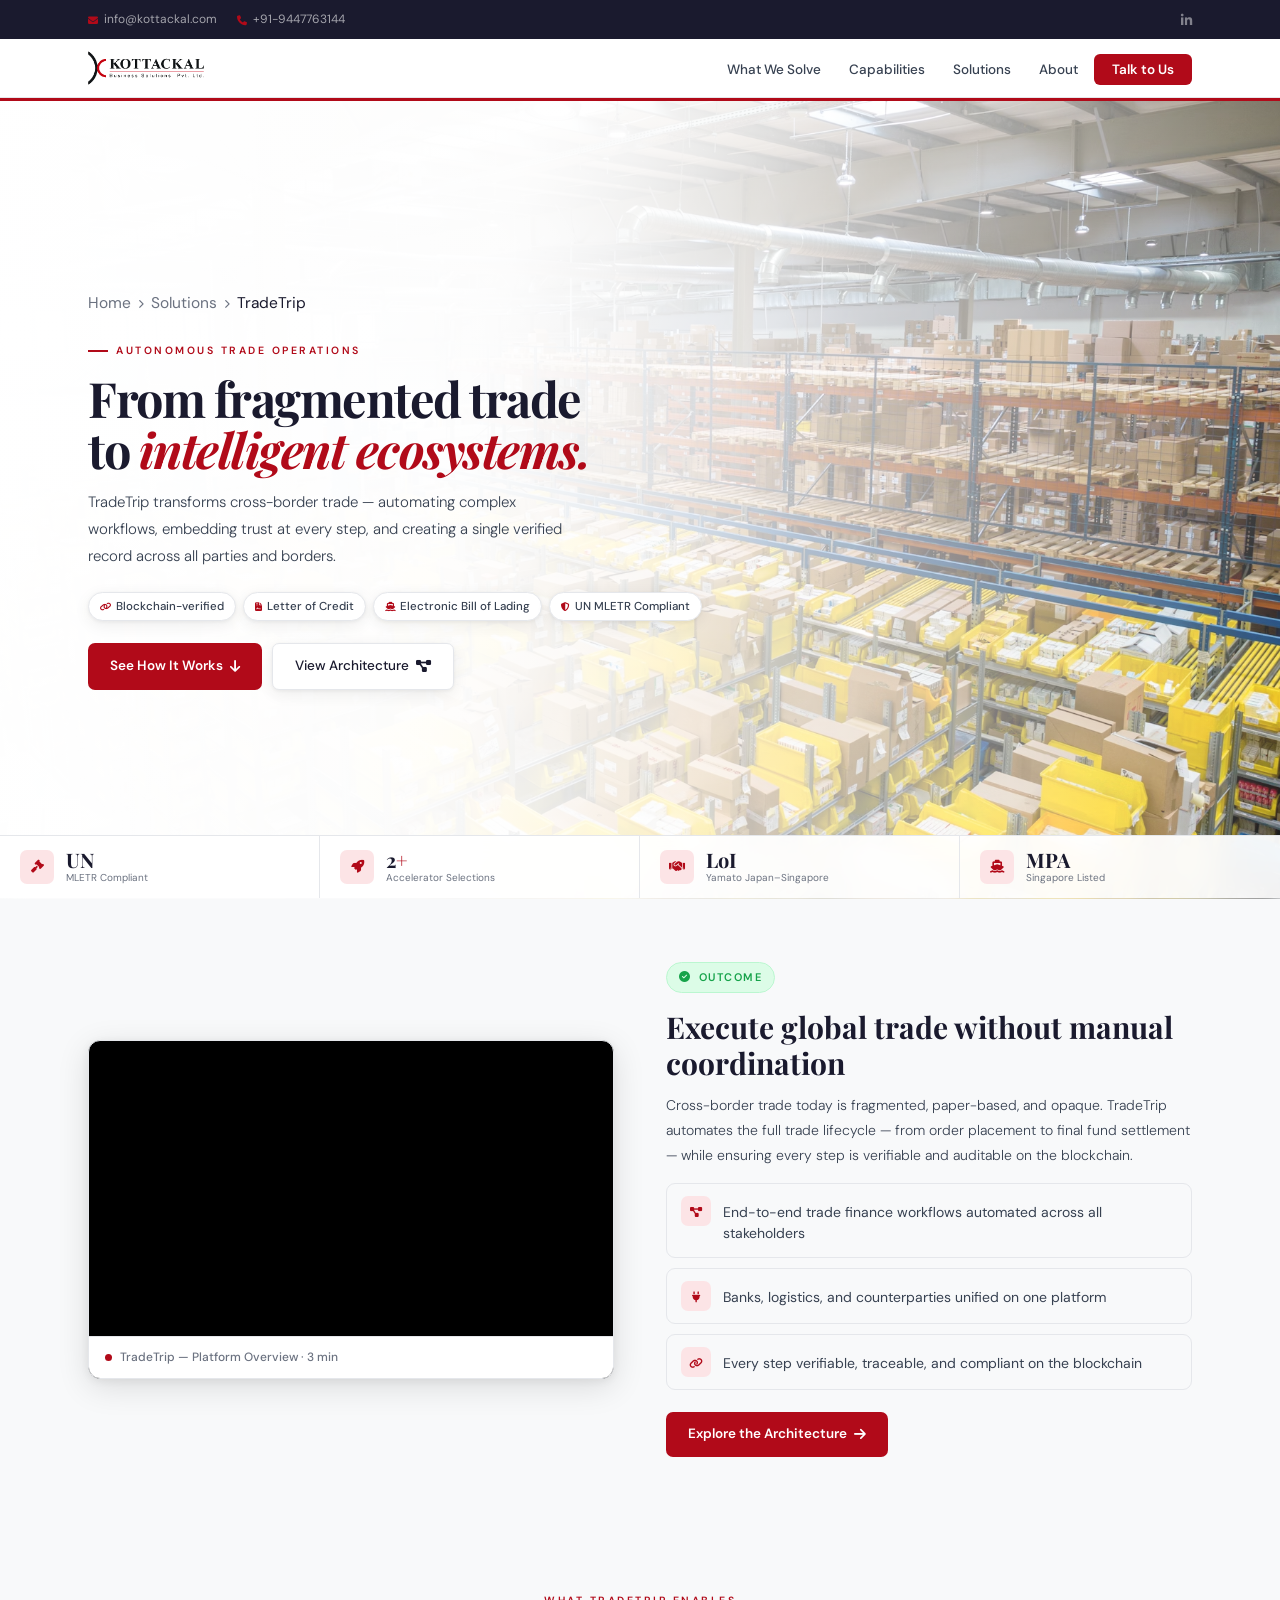
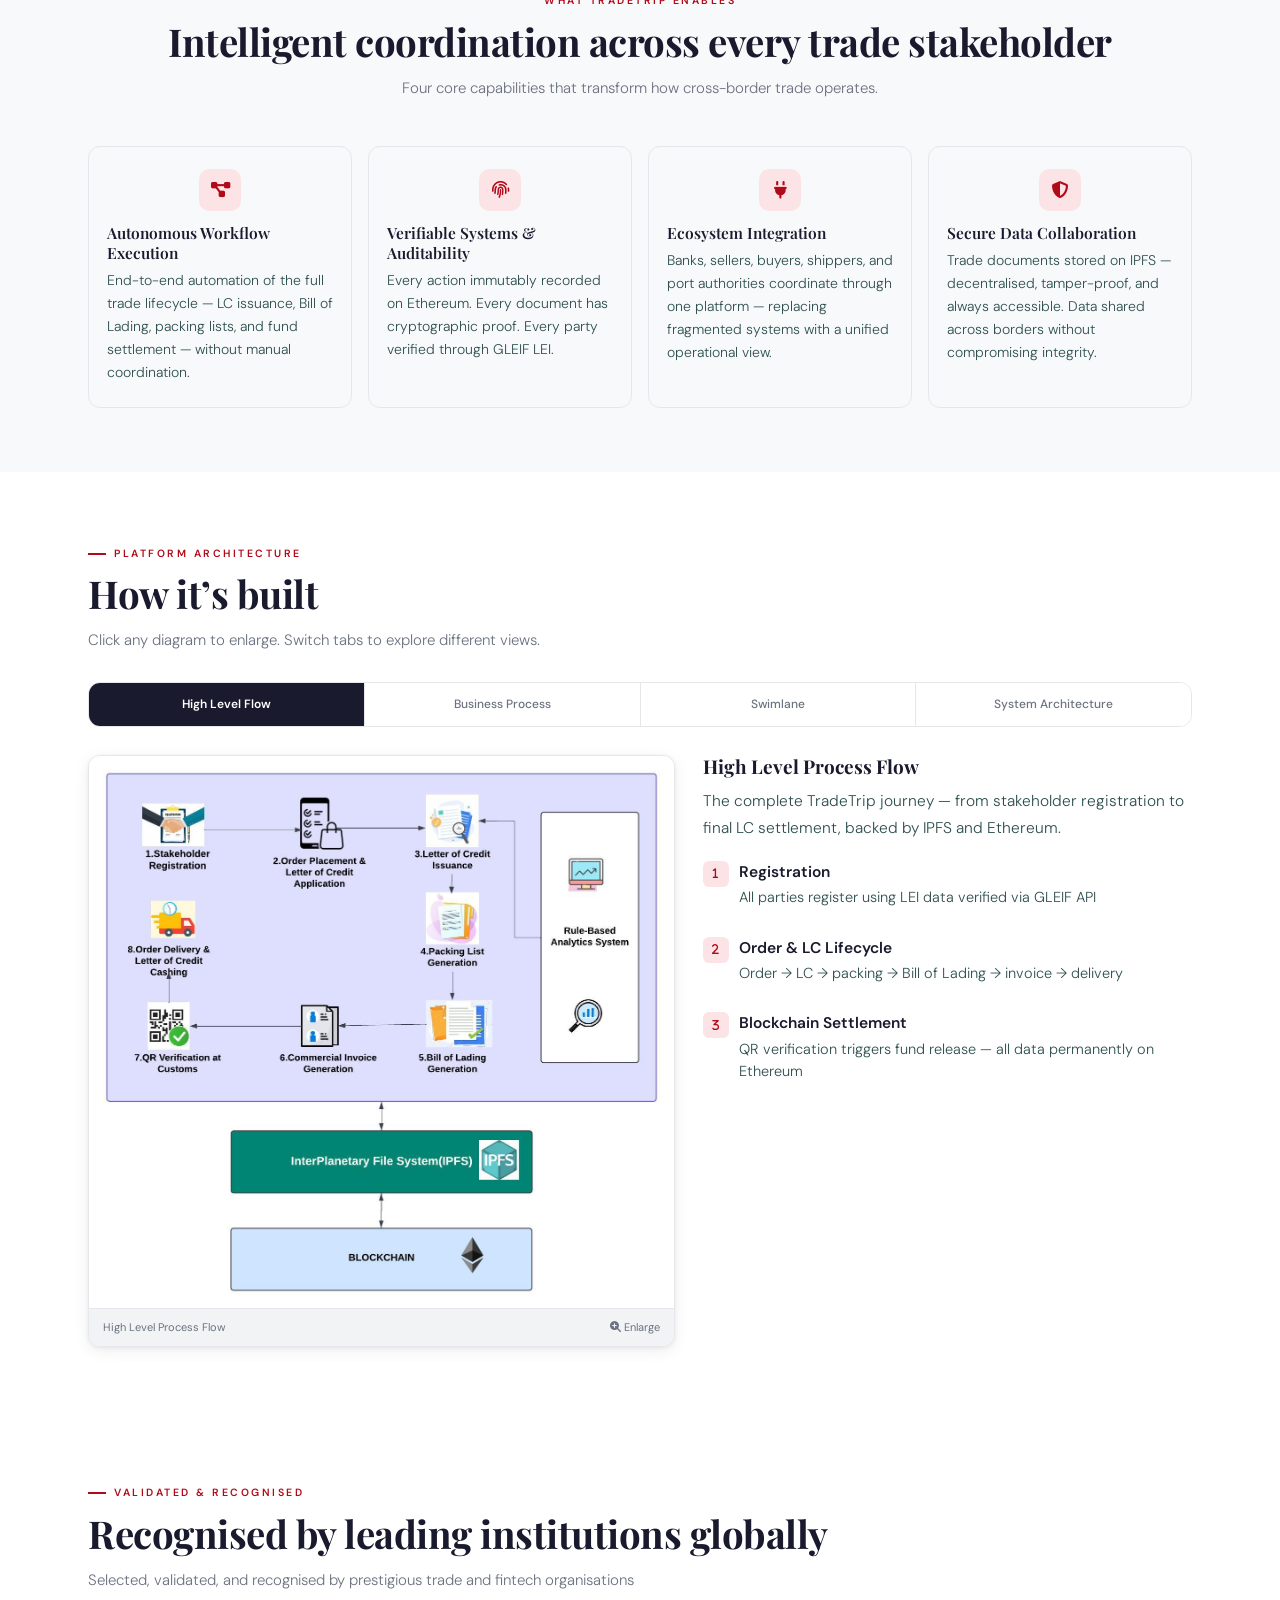
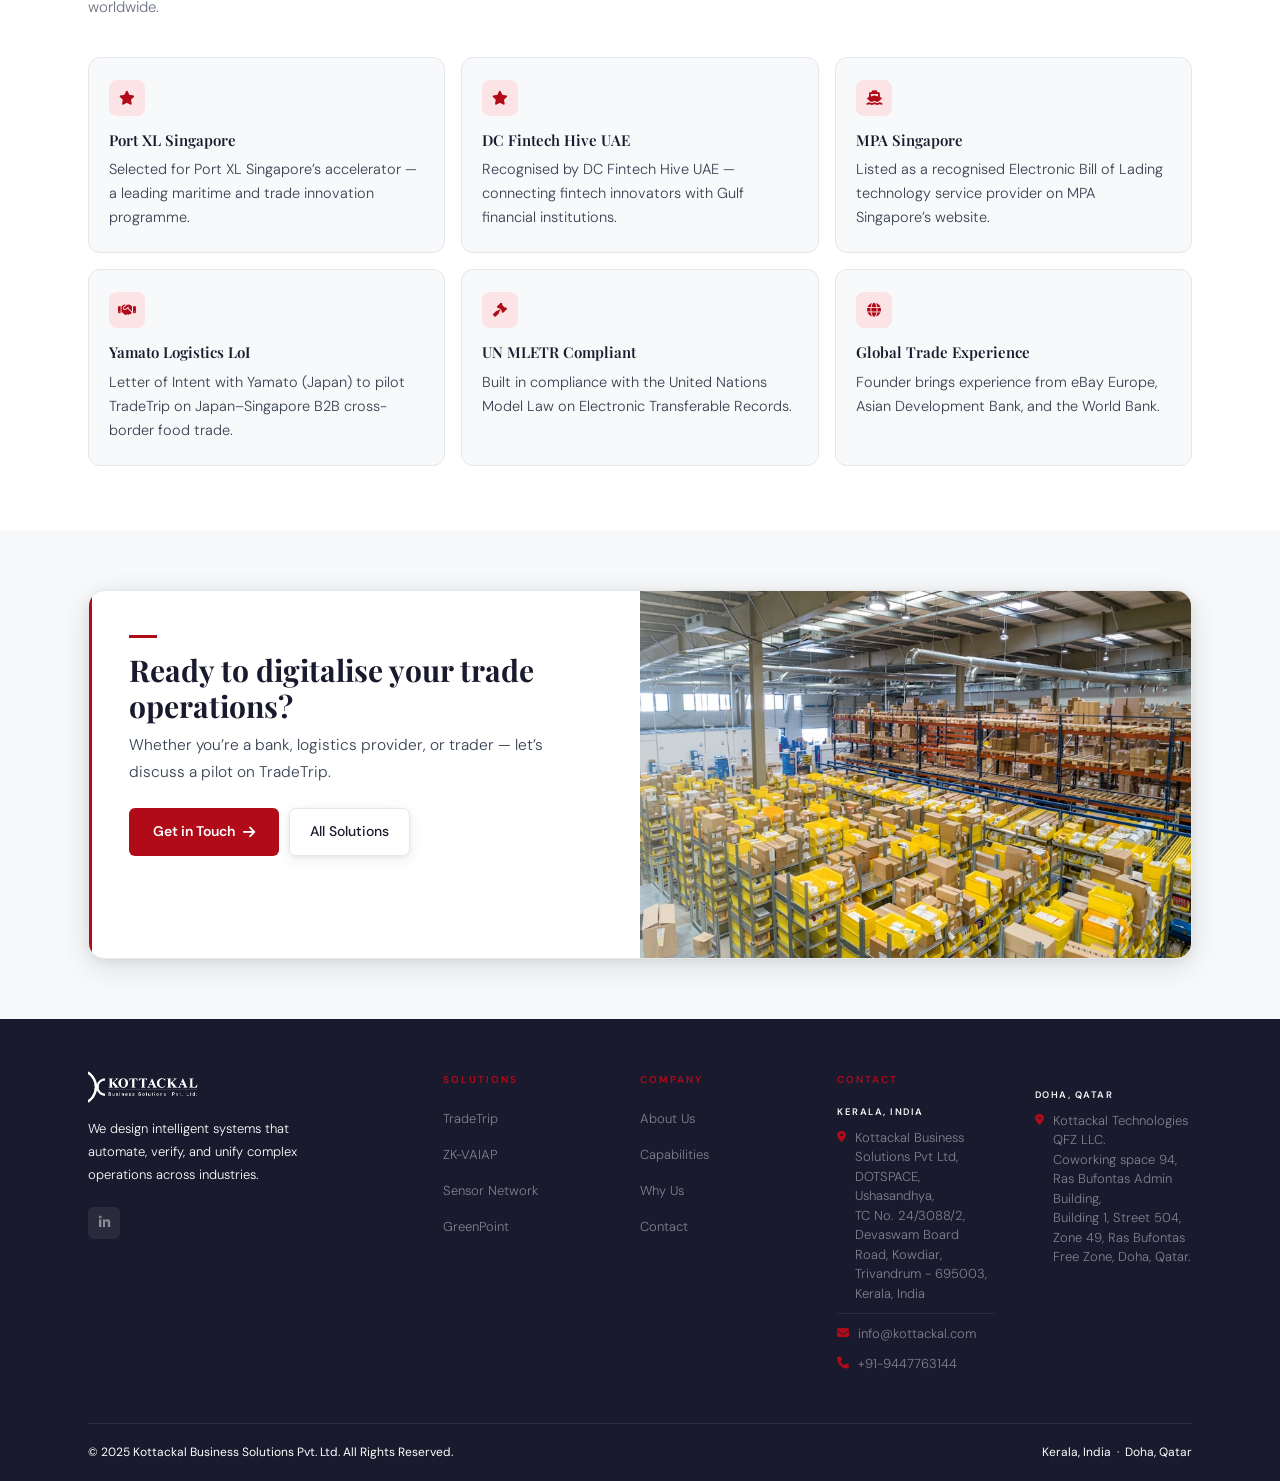
==== tradetrip.html @ 573f8825 "Add files via upload" ====
<!DOCTYPE html>
<html lang="en">
<head>
  <meta charset="UTF-8">
  <meta name="viewport" content="width=device-width, initial-scale=1.0">
  <title>TradeTrip — Autonomous Trade Operations | Kottackal Business Solutions</title>
  <meta name="description" content="TradeTrip transforms cross-border trade — automated, blockchain-verified, trusted. From fragmented paper systems to intelligent verifiable trade ecosystems.">
  <!-- Google tag (gtag.js) -->
  <script async src="https://www.googletagmanager.com/gtag/js?id=G-KLQ6RECET6"></script>
  <script>
    window.dataLayer = window.dataLayer || [];
    function gtag(){dataLayer.push(arguments);}
    gtag('js', new Date());
    gtag('config', 'G-KLQ6RECET6');
  </script>
  <link rel="preconnect" href="https://fonts.googleapis.com">
  <link rel="preconnect" href="https://fonts.gstatic.com" crossorigin>
  <link href="https://fonts.googleapis.com/css2?family=Playfair+Display:ital,wght@0,400;0,600;0,700;1,400&family=DM+Sans:wght@300;400;500;600&display=swap" rel="stylesheet">
  <link rel="stylesheet" href="https://cdnjs.cloudflare.com/ajax/libs/font-awesome/6.7.2/css/all.min.css">
  <link rel="stylesheet" href="./assets/css/style.css">
  <link rel="stylesheet" href="./assets/css/projects.css">
</head>
<body>

  <div id="topbar"><div class="container"><div class="tb-in">
    <div class="tb-left">
      <a href="mailto:info@kottackal.com"><i class="fa-solid fa-envelope"></i>info@kottackal.com</a>
      <a href="tel:+919447763144"><i class="fa-solid fa-phone"></i>+91-9447763144</a>
    </div>
    <div class="tb-right">
      <a href="https://www.linkedin.com/company/kottackal-business-solutions-pvt-ltd-/" target="_blank" rel="noopener noreferrer"><i class="fa-brands fa-linkedin-in"></i></a>
    </div>
  </div></div></div>

  <nav id="nav"><div class="container"><div class="nav-in">
    <a href="index.html" class="nav-logo"><img src="assets/img/logo.png" alt="Kottackal Business Solutions"></a>
    <ul class="nav-links">
      <li><a href="index.html#problem">What We Solve</a></li>
      <li><a href="index.html#capabilities">Capabilities</a></li>
      <li><a href="index.html#solutions">Solutions</a></li>
      <li><a href="index.html#about">About</a></li>
      <li><a href="index.html#contact" class="nav-btn">Talk to Us</a></li>
    </ul>
    <button class="burger" id="burger"><span></span><span></span><span></span></button>
  </div></div></nav>

  <div class="mob-nav" id="mobNav">
    <a href="index.html#problem">What We Solve</a>
    <a href="index.html#capabilities">Capabilities</a>
    <a href="index.html#solutions">Solutions</a>
    <a href="index.html#about">About</a>
    <a href="index.html#contact">Talk to Us</a>
  </div>

  <!-- HERO -->
  <section id="hero">
    <div class="hero-photo">
      <img src="./assets/img/tradetrip/hero-img.avif" alt="Cross-border trade — cargo port" loading="eager">
    </div>
    <div class="hero-overlay"></div>
    <div class="hero-red-bar"></div>
    <div class="container" style="position:relative;z-index:1">
      <div class="hero-content">
        <div class="breadcrumb">
          <a href="index.html">Home</a><i class="fa-solid fa-chevron-right"></i>
          <a href="index.html#solutions">Solutions</a><i class="fa-solid fa-chevron-right"></i>
          <span style="color:var(--ink)">TradeTrip</span>
        </div>
        <div class="hero-tag">Autonomous Trade Operations</div>
        <h1 class="hero-h1">From fragmented trade<br>to <em>intelligent ecosystems.</em></h1>
        <p class="hero-p">TradeTrip transforms cross-border trade — automating complex workflows, embedding trust at every step, and creating a single verified record across all parties and borders.</p>
        <div class="hero-pills">
          <div class="pill"><i class="fa-solid fa-link"></i>Blockchain-verified</div>
          <div class="pill"><i class="fa-solid fa-file-contract"></i>Letter of Credit</div>
          <div class="pill"><i class="fa-solid fa-ship"></i>Electronic Bill of Lading</div>
          <div class="pill"><i class="fa-solid fa-shield-halved"></i>UN MLETR Compliant</div>
        </div>
        <div class="hero-ctas">
          <a href="#intro" class="btn-red">See How It Works <i class="fa-solid fa-arrow-down"></i></a>
          <a href="#diagrams" class="btn-light">View Architecture <i class="fa-solid fa-diagram-project"></i></a>
        </div>
      </div>
    </div>
    <div class="hero-strip">
      <div class="hstat"><div class="hstat-icon"><i class="fa-solid fa-gavel"></i></div><div><div class="hstat-n">UN</div><div class="hstat-l">MLETR Compliant</div></div></div>
      <div class="hstat"><div class="hstat-icon"><i class="fa-solid fa-rocket"></i></div><div><div class="hstat-n">2<span>+</span></div><div class="hstat-l">Accelerator Selections</div></div></div>
      <div class="hstat"><div class="hstat-icon"><i class="fa-solid fa-handshake"></i></div><div><div class="hstat-n">LoI</div><div class="hstat-l">Yamato Japan&#8211;Singapore</div></div></div>
      <div class="hstat"><div class="hstat-icon"><i class="fa-solid fa-ship"></i></div><div><div class="hstat-n">MPA</div><div class="hstat-l">Singapore Listed</div></div></div>
    </div>
  </section>

  <!-- INTRO + VIDEO -->
  <section id="intro"><div class="container">
    <div class="intro-grid">
      <div>
        <div class="video-wrap">
          <iframe src="https://player.vimeo.com/video/514960662?autoplay=0&title=0&byline=0&portrait=0&color=B10A19" allow="autoplay; fullscreen; picture-in-picture" allowfullscreen title="TradeTrip Overview"></iframe>
          <div class="video-label"><div class="vdot"></div><span>TradeTrip &#8212; Platform Overview &middot; 3 min</span></div>
        </div>
      </div>
      <div class="intro-text">
        <div class="outcome-tag"><i class="fa-solid fa-circle-check"></i> Outcome</div>
        <h2>Execute global trade without manual coordination</h2>
        <p>Cross-border trade today is fragmented, paper-based, and opaque. TradeTrip automates the full trade lifecycle — from order placement to final fund settlement — while ensuring every step is verifiable and auditable on the blockchain.</p>
        <div class="kp-list">
          <div class="kp">
            <div class="kp-badge"><i class="fa-solid fa-diagram-project"></i></div>
            <span class="kp-text">End-to-end trade finance workflows automated across all stakeholders</span>
          </div>
          <div class="kp">
            <div class="kp-badge"><i class="fa-solid fa-plug"></i></div>
            <span class="kp-text">Banks, logistics, and counterparties unified on one platform</span>
          </div>
          <div class="kp">
            <div class="kp-badge"><i class="fa-solid fa-link"></i></div>
            <span class="kp-text">Every step verifiable, traceable, and compliant on the blockchain</span>
          </div>
        </div>
        <a href="#diagrams" class="btn-red">Explore the Architecture <i class="fa-solid fa-arrow-right"></i></a>
      </div>
    </div>
  </div></section>

  <!-- CAPABILITIES -->
  <section id="capabilities"><div class="container">
    <div class="cap-head">
      <div class="s-tag">What TradeTrip Enables</div>
      <h2 class="s-title">Intelligent coordination across every trade stakeholder</h2>
      <p class="s-sub">Four core capabilities that transform how cross-border trade operates.</p>
    </div>
    <div class="cap-grid">
      <div class="cap-card"><div class="cap-icon"><i class="fa-solid fa-diagram-project"></i></div><h4>Autonomous Workflow Execution</h4><p>End-to-end automation of the full trade lifecycle — LC issuance, Bill of Lading, packing lists, and fund settlement — without manual coordination.</p></div>
      <div class="cap-card"><div class="cap-icon"><i class="fa-solid fa-fingerprint"></i></div><h4>Verifiable Systems &amp; Auditability</h4><p>Every action immutably recorded on Ethereum. Every document has cryptographic proof. Every party verified through GLEIF LEI.</p></div>
      <div class="cap-card"><div class="cap-icon"><i class="fa-solid fa-plug"></i></div><h4>Ecosystem Integration</h4><p>Banks, sellers, buyers, shippers, and port authorities coordinate through one platform — replacing fragmented systems with a unified operational view.</p></div>
      <div class="cap-card"><div class="cap-icon"><i class="fa-solid fa-shield-halved"></i></div><h4>Secure Data Collaboration</h4><p>Trade documents stored on IPFS — decentralised, tamper-proof, and always accessible. Data shared across borders without compromising integrity.</p></div>
    </div>
  </div></section>

  <!-- DIAGRAMS -->
  <section id="diagrams"><div class="container">
    <div class="s-tag">Platform Architecture</div>
    <h2 class="s-title">How it&#8217;s built</h2>
    <p class="s-sub" style="margin-bottom:28px">Click any diagram to enlarge. Switch tabs to explore different views.</p>
    <div class="diag-tabs">
      <div class="dtab active" data-panel="p1">High Level Flow</div>
      <div class="dtab" data-panel="p2">Business Process</div>
      <div class="dtab" data-panel="p3">Swimlane</div>
      <div class="dtab" data-panel="p6">System Architecture</div>
    </div>
    <div class="diag-panel active" id="p1">
      <div class="diag-img-wrap" onclick="openLb(this)"><img src="assets/diagrams/1__TradeTrip_-_HIGH_LEVEL_PROCESS_FLOW.jpeg" alt="High Level Process Flow" loading="lazy"><div class="diag-caption"><span>High Level Process Flow</span><span><i class="fa-solid fa-magnifying-glass-plus"></i> Enlarge</span></div></div>
      <div class="diag-explain"><h3>High Level Process Flow</h3><p>The complete TradeTrip journey &#8212; from stakeholder registration to final LC settlement, backed by IPFS and Ethereum.</p><div class="dp-list"><div class="dp"><div class="dp-dot"><i class="fa-solid fa-1"></i></div><div><h4>Registration</h4><p>All parties register using LEI data verified via GLEIF API</p></div></div><div class="dp"><div class="dp-dot"><i class="fa-solid fa-2"></i></div><div><h4>Order &amp; LC Lifecycle</h4><p>Order &rarr; LC &rarr; packing &rarr; Bill of Lading &rarr; invoice &rarr; delivery</p></div></div><div class="dp"><div class="dp-dot"><i class="fa-solid fa-3"></i></div><div><h4>Blockchain Settlement</h4><p>QR verification triggers fund release &#8212; all data permanently on Ethereum</p></div></div></div></div>
    </div>
    <div class="diag-panel" id="p2">
      <div class="diag-img-wrap" onclick="openLb(this)"><img src="assets/diagrams/2__TradeTrip_Business_Process.jpg" alt="Business Process" loading="lazy"><div class="diag-caption"><span>Business Process</span><span><i class="fa-solid fa-magnifying-glass-plus"></i> Enlarge</span></div></div>
      <div class="diag-explain"><h3>Business Process Architecture</h3><p>How TradeTrip connects Country A (seller) and Country B (buyer) through the TradeTrip Digital Utility and shared blockchain network.</p><div class="dp-list"><div class="dp"><div class="dp-dot"><i class="fa-solid fa-globe"></i></div><div><h4>Cross-border by Design</h4><p>Two Trade Finance Platforms bridged via TradeTrip Digital Utility</p></div></div><div class="dp"><div class="dp-dot"><i class="fa-solid fa-link"></i></div><div><h4>Shared Blockchain</h4><p>Both sides write to one TradeTrip network &#8212; single source of truth</p></div></div></div></div>
    </div>
    <div class="diag-panel" id="p3">
      <div class="diag-img-wrap" onclick="openLb(this)"><img src="assets/diagrams/1_3__swimlane_diagram.jpg" alt="Swimlane" loading="lazy"><div class="diag-caption"><span>Multi-party Swimlane</span><span><i class="fa-solid fa-magnifying-glass-plus"></i> Enlarge</span></div></div>
      <div class="diag-explain"><h3>Multi-Stakeholder Swimlane</h3><p>Responsibilities across 7 parties &#8212; Issuing Bank, Advisory Bank, Seller, Consignee, Shipping Agency, Carrier, Port Authority &#8212; all coordinated through one platform.</p><div class="dp-list"><div class="dp"><div class="dp-dot"><i class="fa-solid fa-users"></i></div><div><h4>7 Stakeholder Lanes</h4><p>Every party has a defined role &#8212; no ambiguity, no manual handoffs</p></div></div><div class="dp"><div class="dp-dot"><i class="fa-solid fa-arrows-left-right"></i></div><div><h4>Automated Handoffs</h4><p>Documents flow automatically between parties at every stage</p></div></div></div></div>
    </div>
    <div class="diag-panel" id="p6">
      <div class="diag-img-wrap" onclick="openLb(this)"><img src="assets/diagrams/4__TradeTrip_system_architecture.jpg" alt="System Architecture" loading="lazy"><div class="diag-caption"><span>System Architecture</span><span><i class="fa-solid fa-magnifying-glass-plus"></i> Enlarge</span></div></div>
      <div class="diag-explain"><h3>System Architecture</h3><p>React front-end, Node.js/Express back-end, IPFS decentralised storage, Ethereum blockchain, GLEIF API, and a Rule-Based Expert System powered by MongoDB.</p><div class="dp-list"><div class="dp"><div class="dp-dot"><i class="fa-brands fa-react"></i></div><div><h4>Modern Stack</h4><p>React + Node.js/Express &#8212; scalable, maintainable, open-source</p></div></div><div class="dp"><div class="dp-dot"><i class="fa-solid fa-cubes"></i></div><div><h4>IPFS + Ethereum</h4><p>Decentralised storage + immutable blockchain records</p></div></div></div></div>
    </div>
  </div></section>

  <!-- RECOGNITION -->
  <section id="recognition"><div class="container">
    <div class="s-tag">Validated &amp; Recognised</div>
    <h2 class="s-title">Recognised by leading institutions globally</h2>
    <p class="s-sub">Selected, validated, and recognised by prestigious trade and fintech organisations worldwide.</p>
    <div class="rec-grid">
      <div class="rec-card"><div class="rec-icon"><i class="fa-solid fa-star"></i></div><h4>Port XL Singapore</h4><p>Selected for Port XL Singapore&#8217;s accelerator &#8212; a leading maritime and trade innovation programme.</p></div>
      <div class="rec-card"><div class="rec-icon"><i class="fa-solid fa-star"></i></div><h4>DC Fintech Hive UAE</h4><p>Recognised by DC Fintech Hive UAE &#8212; connecting fintech innovators with Gulf financial institutions.</p></div>
      <div class="rec-card"><div class="rec-icon"><i class="fa-solid fa-ship"></i></div><h4>MPA Singapore</h4><p>Listed as a recognised Electronic Bill of Lading technology service provider on MPA Singapore&#8217;s website.</p></div>
      <div class="rec-card"><div class="rec-icon"><i class="fa-solid fa-handshake"></i></div><h4>Yamato Logistics LoI</h4><p>Letter of Intent with Yamato (Japan) to pilot TradeTrip on Japan&#8211;Singapore B2B cross-border food trade.</p></div>
      <div class="rec-card"><div class="rec-icon"><i class="fa-solid fa-gavel"></i></div><h4>UN MLETR Compliant</h4><p>Built in compliance with the United Nations Model Law on Electronic Transferable Records.</p></div>
      <div class="rec-card"><div class="rec-icon"><i class="fa-solid fa-globe"></i></div><h4>Global Trade Experience</h4><p>Founder brings experience from eBay Europe, Asian Development Bank, and the World Bank.</p></div>
    </div>
  </div></section>

  <!-- CTA -->
  <section id="cta"><div class="container">
    <div class="cta-inner">
      <div class="cta-left">
        <div class="cta-bar"></div>
        <div class="cta-h">Ready to digitalise your trade operations?</div>
        <p class="cta-p">Whether you&#8217;re a bank, logistics provider, or trader &#8212; let&#8217;s discuss a pilot on TradeTrip.</p>
        <div style="display:flex;gap:10px;flex-wrap:wrap">
          <a href="mailto:info@kottackal.com" class="btn-red-lg">Get in Touch <i class="fa-solid fa-arrow-right"></i></a>
          <a href="index.html#solutions" class="btn-light" style="padding:11px 20px;font-size:14px">All Solutions</a>
        </div>
      </div>
      <div class="cta-right"><img src="./assets/img/tradetrip/cta-img.avif" alt="Global trade" loading="lazy"></div>
    </div>
  </div></section>

  <footer id="footer"><div class="container">
    <div class="foot-grid">
      <div>
        <div class="foot-logo"><img src="assets/img/logo.png" alt="Kottackal Business Solutions"></div>
        <p class="foot-about">We design intelligent systems that automate, verify, and unify complex operations across industries.</p>
        <div class="foot-soc"><a href="https://www.linkedin.com/company/kottackal-business-solutions-pvt-ltd-/" target="_blank" rel="noopener noreferrer"><i class="fa-brands fa-linkedin-in"></i></a></div>
      </div>
      <div class="foot-col"><h4>Solutions</h4><ul>
        <li><a href="tradetrip.html">TradeTrip</a></li>
        <li><a href="zk-vaiap.html">ZK-VAIAP</a></li>
        <li><a href="sensor-network.html">Sensor Network</a></li>
        <li><a href="greenpoint.html">GreenPoint</a></li>
      </ul></div>
      <div class="foot-col"><h4>Company</h4><ul>
        <li><a href="index.html#about">About Us</a></li>
        <li><a href="index.html#capabilities">Capabilities</a></li>
        <li><a href="index.html#differentiation">Why Us</a></li>
        <li><a href="index.html#contact">Contact</a></li>
      </ul></div>
      <div class="foot-col"><h4>Contact</h4>
        <div style="font-size:9.5px;font-weight:600;letter-spacing:1.5px;text-transform:uppercase;color:whitesmoke;margin-bottom:8px">Kerala, India</div>
        <div class="fci"><i class="fa-solid fa-location-dot"></i><span>Kottackal Business Solutions Pvt Ltd,<br>DOTSPACE, Ushasandhya,<br>TC No. 24/3088/2,<br>Devaswam Board Road, Kowdiar,<br>Trivandrum - 695003, Kerala, India</span></div>
        <div style="height:1px;background:rgba(255,255,255,.08);margin:10px 0"></div>
        <div class="fci"><i class="fa-solid fa-envelope"></i><a href="mailto:info@kottackal.com">info@kottackal.com</a></div>
        <div class="fci"><i class="fa-solid fa-phone"></i><a href="tel:+919447763144">+91-9447763144</a></div>
      </div>
      <div class="foot-col">
        <div style="font-size:9.5px;font-weight:600;letter-spacing:1.5px;text-transform:uppercase;color:whitesmoke;margin-bottom:8px"><br>Doha, Qatar</div>
        <div class="fci"><i class="fa-solid fa-location-dot"></i><span>Kottackal Technologies QFZ LLC.<br>Coworking space 94, Ras Bufontas Admin Building,<br>Building 1, Street 504, Zone 49, Ras Bufontas Free Zone, Doha, Qatar.</span></div>
      </div>
    </div>
    <div class="foot-bot">
      <p>&copy; 2025 Kottackal Business Solutions Pvt. Ltd. All Rights Reserved.</p>
      <p>Kerala, India &nbsp;&middot;&nbsp; Doha, Qatar</p>
    </div>
  </div></footer>

  <a href="#" class="btt" id="btt"><i class="fa-solid fa-arrow-up"></i></a>

  <div class="lightbox" id="lightbox" onclick="closeLb(event)">
    <img id="lb-img" src="" alt="">
    <div class="lb-close" onclick="closeLb()"><i class="fa-solid fa-xmark"></i></div>
    <div class="lb-label" id="lb-label"></div>
  </div>

  <script src="./assets/js/main.js"></script>
</body>
</html>
---- assets/css/style.css ----
:root{
      --red:#B10A19;--red-d:#8E0814;--red-xl:#FFF0F1;--red-l:#FCE4E6;
      --ink:#1A1A2E;--body:#374151;--muted:#6B7280;
      --border:#E5E7EB;--bg:#F8F9FA;--bg2:#F1F3F5;--white:#FFFFFF;
      --fh:'Playfair Display',Georgia,serif;--fb:'DM Sans',sans-serif;
      --t:.28s cubic-bezier(.4,0,.2,1);--r:12px;
      --sh:0 1px 4px rgba(0,0,0,.06),0 4px 16px rgba(0,0,0,.07);
      --sh-lg:0 8px 32px rgba(0,0,0,.12),0 2px 8px rgba(0,0,0,.06);
    }
    *,*::before,*::after{box-sizing:border-box;margin:0;padding:0}
    html{scroll-behavior:smooth}
    body{font-family:var(--fb);color:var(--body);background:var(--white);line-height:1.7;overflow-x:hidden}
    a{text-decoration:none;color:inherit}
    img{max-width:100%;display:block}
    .container{width:100%;max-width:1160px;margin:0 auto;padding:0 28px}
    /* TOPBAR */
    #topbar{background:var(--ink);padding:6px 0}
    .tb-in{display:flex;align-items:center;justify-content:space-between}
    .tb-left{display:flex;align-items:center;gap:20px}
    .tb-left a{display:flex;align-items:center;gap:6px;font-size:12px;color:rgba(255,255,255,.6);transition:color var(--t)}
    .tb-left a:hover{color:#fff}
    .tb-left i{color:var(--red);font-size:10px}
    .tb-right a{color:rgba(255,255,255,.45);font-size:13px;transition:color var(--t)}
    .tb-right a:hover{color:var(--red)}
    /* NAV */
    #nav{position:sticky;top:0;z-index:1000;background:var(--white);border-bottom:1px solid var(--border);transition:box-shadow var(--t)}
    #nav.raised{box-shadow:0 2px 16px rgba(0,0,0,.08)}
    .nav-in{display:flex;align-items:center;justify-content:space-between;height:58px}
    .nav-logo img{height:34px;width:auto}
    .nav-links{display:flex;align-items:center;gap:4px;list-style:none}
    .nav-links a{font-size:13.5px;font-weight:500;color:var(--body);padding:6px 12px;border-radius:6px;transition:color var(--t),background var(--t)}
    .nav-links a:hover,.nav-links a.active{color:var(--red);background:var(--red-xl)}
    .nav-btn{background:var(--red)!important;color:#fff!important;padding:7px 18px!important;border-radius:6px!important;font-weight:600!important}
    .nav-btn:hover{background:var(--red-d)!important}
    .burger{display:none;flex-direction:column;gap:5px;cursor:pointer;background:none;border:none;padding:4px}
    .burger span{display:block;width:22px;height:2px;background:var(--ink);border-radius:2px;transition:var(--t)}
    .burger.open span:nth-child(1){transform:rotate(45deg) translate(5px,5px)}
    .burger.open span:nth-child(2){opacity:0}
    .burger.open span:nth-child(3){transform:rotate(-45deg) translate(5px,-5px)}
    .mob-nav{display:none;position:fixed;inset:0;background:var(--white);z-index:999;flex-direction:column;align-items:center;justify-content:center;gap:8px}
    .mob-nav.open{display:flex}
    .mob-nav a{font-family:var(--fh);font-size:28px;font-weight:600;color:var(--ink);padding:8px 0;transition:color var(--t)}
    .mob-nav a:hover{color:var(--red)}
    @media(max-width:991px){.nav-links{display:none}.burger{display:flex}#topbar{display:none}}
    /* SHARED SECTION */
    section{padding:72px 0}
    .s-tag{display:inline-flex;align-items:center;gap:8px;font-size:10.5px;font-weight:600;letter-spacing:2.5px;text-transform:uppercase;color:var(--red);margin-bottom:10px}
    .s-tag::before{content:'';width:18px;height:2px;background:var(--red);display:block}
    .s-title{font-family:var(--fh);font-size:clamp(24px,3vw,40px);font-weight:700;color:var(--ink);line-height:1.12;letter-spacing:-.5px;margin-bottom:12px}
    .s-sub{font-size:15px;max-width:560px;line-height:1.8;font-weight:300}
    /* NO opacity:0 — content always visible */
    .reveal{transition:opacity .6s ease,transform .6s ease}
    .d1{transition-delay:.1s}.d2{transition-delay:.2s}.d3{transition-delay:.3s}.d4{transition-delay:.4s}.d5{transition-delay:.5s}
    /* BUTTONS */
    .btn-red{display:inline-flex;align-items:center;gap:7px;background:var(--red);color:#fff;padding:11px 22px;border-radius:7px;font-weight:600;font-size:13.5px;transition:background var(--t),transform var(--t),box-shadow var(--t)}
    .btn-red:hover{background:var(--red-d);transform:translateY(-2px);box-shadow:0 5px 16px rgba(177,10,25,.28)}
    .btn-light{display:inline-flex;align-items:center;gap:7px;background:var(--white);color:var(--ink);padding:11px 22px;border-radius:7px;font-weight:500;font-size:13.5px;border:1px solid var(--border);transition:border-color var(--t),background var(--t),color var(--t);box-shadow:var(--sh)}
    .btn-light:hover{border-color:var(--red);background:var(--red-xl);color:var(--red)}
    /* HERO — photo background */
    #hero{position:relative;height:calc(100vh - 88px);min-height:540px;max-height:800px;display:flex;align-items:center;padding-bottom:80px}
    .hero-photo{position:absolute;inset:0;overflow:hidden;background:#dde4ec}
    .hero-photo img{width:100%;height:100%;object-fit:cover;object-position:center 40%}
    @keyframes fu{from{opacity:0;transform:translateY(12px)}to{opacity:1;transform:translateY(0)}}
    /* FOOTER */
    #footer{background:var(--ink);padding:52px 0 0}
    .foot-grid{display:grid;grid-template-columns:2fr 1fr 1fr 1fr 1fr;gap:40px;padding-bottom:40px;border-bottom:1px solid rgba(255,255,255,.08)}
    .foot-logo img{height:32px;width:auto;margin-bottom:14px;filter:brightness(0) invert(1)}
    .foot-about{font-size:13px;color:white;line-height:1.8;max-width:240px;margin-bottom:20px;font-weight:300}
    .foot-soc{display:flex;gap:8px}
    .foot-soc a{width:32px;height:32px;border-radius:6px;background:rgba(255,255,255,.07);display:flex;align-items:center;justify-content:center;color:rgba(255,255,255,.45);font-size:13px;transition:background var(--t),color var(--t)}
    .foot-soc a:hover{background:var(--red);color:#fff}
    .foot-col h4{font-size:10px;font-weight:600;letter-spacing:2px;text-transform:uppercase;color:var(--red);margin-bottom:16px}
    .foot-col ul{list-style:none;display:flex;flex-direction:column;gap:9px}
    .foot-col ul a{font-size:13px;color:rgba(255,255,255,.45);transition:color var(--t);font-weight:300}
    .foot-col ul a:hover{color:#fff}
    .fci{display:flex;align-items:flex-start;gap:9px;margin-bottom:10px}
    .fci i{color:var(--red);font-size:12px;margin-top:3px;flex-shrink:0}
    .fci a,.fci span{font-size:13px;color:rgba(255,255,255,.45);line-height:1.5;transition:color var(--t);font-weight:300}
    .fci a:hover{color:#fff}
    .foot-bot{display:flex;align-items:center;justify-content:space-between;padding:18px 0;flex-wrap:wrap;gap:8px}
    .foot-bot p{font-size:12px;color:white;)}
    .btt{position:fixed;bottom:24px;right:24px;width:40px;height:40px;background:var(--red);color:#fff;border-radius:8px;display:flex;align-items:center;justify-content:center;font-size:14px;z-index:900;opacity:0;pointer-events:none;transform:translateY(8px);transition:opacity var(--t),transform var(--t);box-shadow:0 4px 12px rgba(177,10,25,.35)}
    .btt.visible{opacity:1;pointer-events:all;transform:translateY(0)}
    .btt:hover{background:var(--red-d)}
    @media(max-width:768px){.foot-grid{grid-template-columns:1fr 1fr;gap:28px}section{padding:52px 0}}
    @media(max-width:480px){.foot-grid{grid-template-columns:1fr}}

    /* HERO CONTENT */
    .hero-photo::after{content:'';position:absolute;inset:0;background:linear-gradient(105deg,rgba(255,255,255,.97) 0%,rgba(255,255,255,.88) 36%,rgba(255,255,255,.45) 62%,rgba(255,255,255,.05) 100%)}
    #hero::before{content:'';position:absolute;top:0;left:0;right:0;height:3px;background:var(--red);z-index:2}
    .hero-in{position:relative;z-index:1;max-width:680px}
    .hero-h1{font-family:var(--fh);font-size:clamp(34px,4.4vw,60px);font-weight:700;line-height:1.05;color:var(--ink);letter-spacing:-2px;margin-bottom:16px;animation:fu .6s ease both .2s}
    .hero-h1 em{font-style:italic;color:var(--red)}
    .hero-p{font-size:15.5px;font-weight:300;color:var(--body);line-height:1.8;max-width:520px;margin-bottom:26px;animation:fu .6s ease both .35s}
    .hero-signals{display:flex;flex-wrap:wrap;gap:10px;margin-bottom:28px;animation:fu .6s ease both .5s}
    .signal{display:flex;align-items:center;gap:7px;font-size:13px;font-weight:500;color:var(--body)}
    .signal i{color:var(--red);font-size:11px}
    .hero-ctas{display:flex;gap:12px;flex-wrap:wrap;animation:fu .6s ease both .6s}
    /* HERO STRIP */
    .hero-strip{position:absolute;bottom:0;left:0;right:0;z-index:2;background:rgba(255,255,255,.94);backdrop-filter:blur(12px);border-top:1px solid var(--border);display:grid;grid-template-columns:repeat(4,1fr)}
    .hstat{padding:14px 20px;border-right:1px solid var(--border);display:flex;align-items:center;gap:12px}
    .hstat:last-child{border-right:none}
    .hstat-icon{width:34px;height:34px;border-radius:7px;background:var(--red-l);display:flex;align-items:center;justify-content:center;color:var(--red);font-size:13px;flex-shrink:0}
    .hstat-n{font-family:var(--fh);font-size:20px;font-weight:700;color:var(--ink);line-height:1;margin-bottom:1px}
    .hstat-n span{color:var(--red)}
    .hstat-l{font-size:10px;color:var(--muted);line-height:1.35}
    /* PROBLEM */
    #problem{background:var(--bg)}
    .prob-grid{display:grid;grid-template-columns:1fr 1fr;gap:52px;align-items:center}
    .prob-list{display:flex;flex-direction:column;gap:10px;margin-bottom:16px}
    .prob-item{display:flex;align-items:flex-start;gap:12px;padding:13px 16px;background:var(--white);border-radius:9px;border:1px solid var(--border);border-left:3px solid #DC2626}
    .prob-item i{color:#DC2626;font-size:12px;margin-top:4px;flex-shrink:0}
    .prob-item span{font-size:13.5px;color:var(--body);line-height:1.55}
    .prob-closing{padding:14px 16px;background:var(--white);border-radius:9px;border:1px solid var(--border);border-left:3px solid var(--red);font-size:14px;color:var(--ink);font-weight:500;font-style:italic}
    /* APPROACH */
    #approach{background:var(--white)}
    .pillars{display:grid;grid-template-columns:repeat(3,1fr);gap:20px;margin-top:44px}
    .pillar{background:var(--bg);border-radius:var(--r);padding:28px 24px;border:1px solid var(--border);transition:border-color var(--t),transform var(--t),background var(--t),box-shadow var(--t)}
    .pillar:hover{border-color:rgba(177,10,25,.25);transform:translateY(-3px);background:var(--white);box-shadow:var(--sh)}
    .pillar-icon{width:48px;height:48px;border-radius:11px;background:var(--red-l);display:flex;align-items:center;justify-content:center;color:var(--red);font-size:20px;margin-bottom:16px}
    .pillar h3{font-family:var(--fh);font-size:19px;font-weight:700;color:var(--ink);margin-bottom:8px}
    .pillar p{font-size:15.5px;color:darkslategray;line-height:1.7;font-weight:300}
    /* CAPABILITIES */
    #capabilities{background:var(--bg)}
    .cap-grid{display:grid;grid-template-columns:repeat(5,1fr);gap:16px;margin-top:44px}
    .cap-card{background:var(--white);border-radius:var(--r);padding:22px 18px;border:1px solid var(--border);text-align:left;transition:border-color var(--t),transform var(--t),box-shadow var(--t)}
    .cap-card:hover{border-color:rgba(177,10,25,.2);transform:translateY(-3px);box-shadow:var(--sh)}
    .cap-icon{width:48px;height:48px;border-radius:50%;background:var(--red-l);display:flex;align-items:center;justify-content:center;color:var(--red);font-size:19px;margin:0 auto 12px}
    .cap-card h4{font-family:var(--fh);font-size:15px;font-weight:600;color:var(--ink);margin-bottom:6px;line-height:1.3}
    .cap-card p{font-size:15px;color:darkslategray;line-height:1.65;font-weight:300}
    /* SOLUTIONS — single row of 4 */
    #solutions{background:var(--white)}
    .sol-grid{display:grid;grid-template-columns:repeat(4,1fr);gap:16px;margin-top:40px}
    .sol-card{border-radius:var(--r);overflow:hidden;border:1px solid var(--border);background:var(--white);box-shadow:var(--sh);display:flex;flex-direction:column;transition:transform var(--t),box-shadow var(--t),border-color var(--t)}
    .sol-card:hover{transform:translateY(-4px);box-shadow:var(--sh-lg);border-color:rgba(177,10,25,.2)}
    .sol-img{height:160px;overflow:hidden;position:relative}
    .sol-img img{width:100%;height:100%;object-fit:cover;transition:transform .55s ease}
    .sol-card:hover .sol-img img{transform:scale(1.06)}
    .sol-img-overlay{position:absolute;inset:0}
    .sol-img-badge{position:absolute;bottom:10px;left:10px;font-size:9.5px;font-weight:700;letter-spacing:1.5px;text-transform:uppercase;color:rgba(255,255,255,.9);background:rgba(255,255,255,.15);backdrop-filter:blur(8px);border:1px solid rgba(255,255,255,.2);padding:3px 9px;border-radius:20px}
    .sol-body{padding:18px 16px 16px;flex:1;display:flex;flex-direction:column}
    .sol-outcome{font-size:9.5px;font-weight:700;letter-spacing:1.5px;text-transform:uppercase;color:var(--red);margin-bottom:6px}
    .sol-name{font-family:var(--fh);font-size:19px;font-weight:700;color:var(--ink);margin-bottom:6px;letter-spacing:-.3px}
    .sol-desc{font-size:15px;color:darkslategray;line-height:1.65;flex:1;margin-bottom:12px;font-weight:300}
    .sol-foot{display:flex;align-items:center;justify-content:space-between;padding-top:12px;border-top:1px solid var(--border)}
    .sol-link{display:inline-flex;align-items:center;gap:5px;font-size:12.5px;font-weight:600;color:var(--red);transition:gap var(--t)}
    .sol-link:hover{gap:8px}
    .sol-arrow{width:28px;height:28px;border-radius:50%;background:var(--red-xl);display:flex;align-items:center;justify-content:center;color:var(--red);font-size:11px;transition:background var(--t),transform var(--t),color var(--t)}
    .sol-card:hover .sol-arrow{background:var(--red);color:#fff;transform:rotate(-45deg)}
    /* IMPACT */
    #impact{background:var(--ink);padding:0;position:relative;overflow:hidden}
    #impact::before{content:'';position:absolute;inset:0;background-image:radial-gradient(circle,rgba(255,255,255,.04) 1px,transparent 1px);background-size:28px 28px}
    #impact::after{content:'';position:absolute;top:0;left:0;right:0;height:3px;background:var(--red)}
    .impact-grid{display:grid;grid-template-columns:repeat(3,1fr);position:relative;z-index:1}
    .imp-cell{text-align:center;padding:52px 32px;border-right:1px solid rgba(255,255,255,.07);transition:background var(--t)}
    .imp-cell:last-child{border-right:none}
    .imp-cell:hover{background:rgba(177,10,25,.06)}
    .imp-icon{font-size:22px;color:rgba(255,255,255,.25);margin-bottom:14px}
    .imp-num{font-family:var(--fh);font-size:56px;font-weight:700;color:#fff;line-height:1;margin-bottom:6px}
    .imp-num sup{font-size:26px;color:var(--red);vertical-align:super}
    .imp-label{font-size:13.5px;color:rgba(255,255,255,.55);line-height:1.45;font-weight:300}
    /* DIFFERENTIATION */
    #differentiation{background:var(--bg)}
    .diff-grid{display:grid;grid-template-columns:1fr 1fr;gap:60px;align-items:start;margin-top:44px}
    .diff-col-label{font-size:10.5px;font-weight:600;letter-spacing:2px;text-transform:uppercase;color:var(--muted);margin-bottom:16px}
    .diff-list{display:flex;flex-direction:column;gap:10px}
    .diff-item{display:flex;align-items:flex-start;gap:10px;padding:13px 16px;border-radius:9px;border:1px solid var(--border);font-size:13.5px;line-height:1.55;background:var(--white)}
    .diff-item i{margin-top:3px;flex-shrink:0}
    .diff-item.bad i{color:#9CA3AF}
    .diff-item.good{border-left:3px solid var(--red)}
    .diff-item.good i{color:var(--red)}
    .diff-closing{margin-top:24px;padding:18px 20px;background:var(--ink);border-radius:var(--r);color:rgba(255,255,255,.8);font-size:14px;font-style:italic;font-weight:300;line-height:1.7;border-left:3px solid var(--red)}
    /* ABOUT */
    #about{background:var(--white)}
    .about-grid{display:grid;grid-template-columns:1.1fr 1fr;gap:72px;align-items:center}
    .about-visual{display:grid;grid-template-columns:1fr 1fr;grid-template-rows:200px 160px;gap:12px;position:relative}
    .av-img{border-radius:var(--r);overflow:hidden}
    .av-img img{width:100%;height:100%;object-fit:cover;transition:transform .5s ease}
    .av-img:hover img{transform:scale(1.04)}
    .av-span{grid-column:span 2}
    .av-badge{position:absolute;bottom:-12px;right:-12px;background:var(--red);color:#fff;border-radius:var(--r);padding:14px 18px;box-shadow:0 6px 20px rgba(177,10,25,.3);z-index:2}
    .av-badge-num{font-family:var(--fh);font-size:30px;font-weight:700;line-height:1;margin-bottom:2px}
    .av-badge-label{font-size:11px;opacity:.85}
    .about-stats{display:grid;grid-template-columns:repeat(3,1fr);gap:14px;margin-top:24px}
    .astat{background:var(--bg);border-radius:9px;padding:16px 14px;border:1px solid var(--border);text-align:center}
    .astat-n{font-family:var(--fh);font-size:30px;font-weight:700;color:var(--ink);line-height:1;margin-bottom:3px}
    .astat-n span{color:var(--red)}
    .astat-l{font-size:11.5px;color:var(--muted);line-height:1.35}
    /* CONTACT */
    #contact{background:var(--bg)}
    .contact-wrap{display:grid;grid-template-columns:1fr 1fr 1fr ;gap:60px;align-items:start}
    .contact-info{display:flex;flex-direction:column;gap:14px;margin-top:24px}
    .ci-item{display:flex;align-items:flex-start;gap:12px}
    .ci-icon{width:38px;height:38px;border-radius:8px;background:var(--red-l);display:flex;align-items:center;justify-content:center;color:var(--red);font-size:14px;flex-shrink:0}
    .ci-item h5{font-size:13px;font-weight:600;color:var(--ink);margin-bottom:2px}
    .ci-item p,.ci-item a{font-size:15px;font-weight:300;line-height:1.5;transition:color var(--t)}
    .ci-item a:hover{color:var(--red)}
    .contact-form{background:var(--white);border-radius:var(--r);padding:32px;border:1px solid var(--border);box-shadow:var(--sh)}
    .form-row{display:grid;grid-template-columns:1fr 1fr;gap:14px;margin-bottom:14px}
    .form-group{display:flex;flex-direction:column;gap:5px;margin-bottom:14px}
    .form-group label{font-size:12px;font-weight:600;color:var(--ink);letter-spacing:.3px}
    .form-group input,.form-group textarea{padding:10px 14px;border-radius:7px;border:1.5px solid var(--border);font-family:var(--fb);font-size:13.5px;color:var(--body);background:var(--bg);transition:border-color var(--t);outline:none}
    .form-group input:focus,.form-group textarea:focus{border-color:var(--red);background:var(--white)}
    .form-group textarea{resize:vertical;min-height:100px}
    .form-submit{width:100%;padding:13px;background:var(--red);color:#fff;border:none;border-radius:7px;font-family:var(--fb);font-size:14px;font-weight:600;cursor:pointer;transition:background var(--t),transform var(--t);display:flex;align-items:center;justify-content:center;gap:8px}
    .form-submit:hover{background:var(--red-d);transform:translateY(-1px)}
    @media(max-width:1100px){.cap-grid{grid-template-columns:repeat(3,1fr)}.sol-grid{grid-template-columns:repeat(2,1fr)}}
    @media(max-width:991px){#hero{height:auto;min-height:auto;padding:60px 0 80px}.hero-strip{position:relative;grid-template-columns:1fr 1fr}.prob-grid,.about-grid,.contact-wrap,.diff-grid{grid-template-columns:1fr}.pillars{grid-template-columns:1fr 1fr}.impact-grid{grid-template-columns:1fr 1fr}}
    @media(max-width:640px){section{padding:52px 0}.pillars,.sol-grid,.impact-grid,.cap-grid,.about-stats{grid-template-columns:1fr}.hero-strip{grid-template-columns:1fr 1fr}.form-row{grid-template-columns:1fr}}

    @media(max-width:420px){
      .container{padding:0 16px}
      .nav-logo img{height:28px}
      .hero-h1{font-size:clamp(24px,8vw,32px) !important}
      .hero-p{font-size:14px}
      .pill{font-size:11px;padding:3px 9px}
      .hero-ctas{flex-direction:column}
      .btn-red,.btn-light{width:100%;justify-content:center}
      .hstat{padding:10px 12px;gap:8px}
      .hstat-n{font-size:17px}
      .hstat-l{font-size:9px}
      .s-title{font-size:clamp(20px,6vw,28px) !important}
      .sol-grid{grid-template-columns:1fr !important}
      .imp-num{font-size:40px}
      .cta-left{padding:28px 20px}
      .foot-bot{flex-direction:column;text-align:center;gap:4px}
    }
---- assets/css/projects.css ----
section{padding:64px 0}
    .s-tag{display:inline-flex;align-items:center;gap:8px;font-size:10.5px;font-weight:600;letter-spacing:2.5px;text-transform:uppercase;color:var(--red);margin-bottom:10px}
    .s-tag::before{content:'';width:18px;height:2px;background:var(--red);display:block}
    .s-title{font-family:var(--fh);font-size:clamp(24px,3vw,40px);font-weight:700;color:var(--ink);line-height:1.12;letter-spacing:-.5px;margin-bottom:12px}
    .s-sub{font-size:15px;color:var(--muted);max-width:560px;line-height:1.8;font-weight:300}
    .btn-red{display:inline-flex;align-items:center;gap:7px;background:var(--red);color:#fff;padding:11px 22px;border-radius:7px;font-weight:600;font-size:13.5px;transition:background var(--t),transform var(--t),box-shadow var(--t)}
    .btn-red:hover{background:var(--red-d);transform:translateY(-2px);box-shadow:0 5px 16px rgba(177,10,25,.28)}
    .btn-light{display:inline-flex;align-items:center;gap:7px;background:var(--white);color:var(--ink);padding:11px 22px;border-radius:7px;font-weight:500;font-size:13.5px;border:1px solid var(--border);transition:border-color var(--t),background var(--t),color var(--t);box-shadow:var(--sh)}
    .btn-light:hover{border-color:var(--red);background:var(--red-xl);color:var(--red)}
    /* HERO */
    #hero{position:relative;height:calc(100vh - 88px);min-height:540px;max-height:800px;display:flex;align-items:center;padding-bottom:80px}
    .hero-photo{position:absolute;inset:0;overflow:hidden;background:#dde4ec}
    .hero-photo img{width:100%;height:100%;object-fit:cover;object-position:center 50%}
    .hero-overlay{position:absolute;inset:0;background:linear-gradient(100deg,rgba(255,255,255,.97) 0%,rgba(255,255,255,.88) 38%,rgba(255,255,255,.44) 62%,rgba(255,255,255,.04) 100%)}
    .hero-red-bar{position:absolute;top:0;left:0;right:0;height:3px;background:var(--red);z-index:2}
    .hero-content{position:relative;z-index:1;max-width:700px}
    .breadcrumb{display:flex;align-items:center;gap:7px;font-size:15.5px;color:var(--muted);margin-bottom:16px}
    .breadcrumb a{color:var(--muted);transition:color var(--t)}
    .breadcrumb a:hover{color:var(--red)}
    .breadcrumb i{font-size:9px}
    .hero-tag{display:inline-flex;align-items:center;gap:8px;font-size:10.5px;font-weight:600;letter-spacing:2.5px;text-transform:uppercase;color:var(--red);margin-bottom:12px;animation:fu .6s ease both .1s}
    .hero-tag::before{content:'';width:20px;height:2px;background:var(--red);display:block}
    .hero-h1{font-family:var(--fh);font-size:clamp(28px,3.8vw,54px);font-weight:700;color:var(--ink);line-height:1.06;letter-spacing:-1.5px;margin-bottom:14px;animation:fu .6s ease both .2s}
    .hero-h1 em{font-style:italic;color:var(--red)}
    .hero-p{font-size:15px;font-weight:300;color:var(--body);line-height:1.8;max-width:480px;margin-bottom:22px;animation:fu .6s ease both .35s}
    .hero-pills{display:flex;flex-wrap:wrap;gap:7px;margin-bottom:22px;animation:fu .6s ease both .5s}
    .pill{display:inline-flex;align-items:center;gap:5px;background:var(--white);border:1px solid var(--border);color:var(--body);font-size:11.5px;font-weight:500;padding:4px 11px;border-radius:20px;box-shadow:var(--sh)}
    .pill i{color:var(--red);font-size:9px}
    .hero-ctas{display:flex;gap:10px;flex-wrap:wrap;animation:fu .6s ease both .6s}
    .hero-strip{position:absolute;bottom:0;left:0;right:0;z-index:2;background:rgba(255,255,255,.94);backdrop-filter:blur(12px);border-top:1px solid var(--border);display:grid;grid-template-columns:repeat(4,1fr)}
    .hstat{padding:14px 20px;border-right:1px solid var(--border);display:flex;align-items:center;gap:12px}
    .hstat:last-child{border-right:none}
    .hstat-icon{width:34px;height:34px;border-radius:7px;background:var(--red-l);display:flex;align-items:center;justify-content:center;color:var(--red);font-size:13px;flex-shrink:0}
    .hstat-n{font-family:var(--fh);font-size:20px;font-weight:700;color:var(--ink);line-height:1;margin-bottom:1px}
    .hstat-n span{color:var(--red)}
    .hstat-l{font-size:10px;color:var(--muted);line-height:1.35}
    @keyframes fu{from{opacity:0;transform:translateY(12px)}to{opacity:1;transform:translateY(0)}}
    /* PROBLEM/SOLUTION */
    .ps-grid{display:grid;grid-template-columns:1fr 1fr;gap:20px}
    .ps-card{background:var(--white);border-radius:var(--r);padding:28px 24px;border:1px solid var(--border);box-shadow:var(--sh)}
    .ps-card.problem{border-left:4px solid #DC2626}
    .ps-card.solution{border-left:4px solid #16A34A}
    .ps-head{display:flex;align-items:center;gap:12px;margin-bottom:18px}
    .ps-icon{width:40px;height:40px;border-radius:9px;display:flex;align-items:center;justify-content:center;font-size:16px;flex-shrink:0}
    .problem .ps-icon{background:#FEE2E2;color:#DC2626}
    .solution .ps-icon{background:#DCFCE7;color:#16A34A}
    .ps-head h3{font-family:var(--fh);font-size:19px;font-weight:700;color:var(--ink)}
    .ps-list{display:flex;flex-direction:column;gap:9px}
    .ps-item{display:flex;align-items:flex-start;gap:9px;font-size:13.5px;color:var(--body);line-height:1.6}
    .ps-item i{font-size:11px;margin-top:4px;flex-shrink:0}
    .problem .ps-item i{color:#DC2626}
    .solution .ps-item i{color:#16A34A}
    /* FEATURES GRID */
    .feat-grid{display:grid;grid-template-columns:repeat(3,1fr);gap:16px;margin-top:36px}
    .feat-card{background:var(--bg);border-radius:var(--r);padding:22px 20px;border:1px solid var(--border);transition:border-color var(--t),transform var(--t),background var(--t),box-shadow var(--t)}
    .feat-card:hover{border-color:rgba(177,10,25,.2);transform:translateY(-3px);background:var(--white);box-shadow:var(--sh)}
    .feat-icon{width:42px;height:42px;border-radius:10px;background:var(--red-l);display:flex;align-items:center;justify-content:center;color:var(--red);font-size:17px;margin-bottom:12px}
    .feat-card h4{font-family:var(--fh);font-size:16px;font-weight:600;color:var(--ink);margin-bottom:6px;line-height:1.3}
    .feat-card p{font-size:15px;color:darkslategray;line-height:1.65;font-weight:300}
    /* INTRO / VIDEO */
    .intro-grid{display:grid;grid-template-columns:1fr 1fr;gap:52px;align-items:center}
    .video-wrap{border-radius:var(--r);overflow:hidden;box-shadow:var(--sh-lg);border:1px solid var(--border);background:#000}
    .video-wrap iframe{width:100%;aspect-ratio:16/9;display:block;border:none}
    .video-label{padding:10px 16px;background:var(--white);border-top:1px solid var(--border);display:flex;align-items:center;gap:8px}
    .vdot{width:7px;height:7px;background:var(--red);border-radius:50%;animation:pulse 2s ease infinite;flex-shrink:0}
    @keyframes pulse{0%,100%{opacity:1;transform:scale(1)}50%{opacity:.4;transform:scale(1.5)}}
    .video-label span{font-size:12px;color:var(--muted);font-weight:500}
    .intro-text h2{font-family:var(--fh);font-size:clamp(20px,2.6vw,30px);font-weight:700;color:var(--ink);line-height:1.2;margin-bottom:12px}
    .intro-text p{font-size:14px;line-height:1.8;font-weight:300;margin-bottom:14px}
    .outcome-tag{display:inline-flex;align-items:center;gap:7px;font-size:11px;font-weight:600;letter-spacing:1.5px;text-transform:uppercase;color:#16A34A;background:#DCFCE7;border:1px solid #BBF7D0;padding:5px 12px;border-radius:20px;margin-bottom:16px}
    .kp-list{display:flex;flex-direction:column;gap:9px;margin-bottom:22px}
    .kp{display:flex;align-items:flex-start;gap:9px;font-size:14px;color:var(--body);line-height:1.55}
    .kp i{color:var(--red);font-size:11px;margin-top:4px;flex-shrink:0}
    /* IMPACT BAND */
    #impact{background:var(--ink);padding:0;position:relative;overflow:hidden}
    #impact::before{content:'';position:absolute;inset:0;background-image:radial-gradient(circle,rgba(255,255,255,.04) 1px,transparent 1px);background-size:28px 28px}
    #impact::after{content:'';position:absolute;top:0;left:0;right:0;height:3px;background:var(--red)}
    .impact-grid{display:grid;grid-template-columns:repeat(3,1fr);position:relative;z-index:1}
    .imp-cell{text-align:center;padding:48px 28px;border-right:1px solid rgba(255,255,255,.07);transition:background var(--t)}
    .imp-cell:last-child{border-right:none}
    .imp-cell:hover{background:rgba(177,10,25,.06)}
    .imp-icon{font-size:20px;color:rgba(255,255,255,.25);margin-bottom:12px}
    .imp-num{font-family:var(--fh);font-size:52px;font-weight:700;color:#fff;line-height:1;margin-bottom:6px}
    .imp-label{font-size:13px;color:rgba(255,255,255,.55);line-height:1.45;font-weight:300}
    /* CTA CARD */
    #cta{background:var(--bg);padding:60px 0}
    .cta-inner{background:var(--white);border-radius:16px;border:1px solid var(--border);box-shadow:var(--sh-lg);display:grid;grid-template-columns:1fr 1fr;overflow:hidden;min-height:260px}
    .cta-left{padding:44px 40px;position:relative}
    .cta-left::before{content:'';position:absolute;top:0;left:0;bottom:0;width:3px;background:var(--red)}
    .cta-bar{width:28px;height:3px;background:var(--red);margin-bottom:14px}
    .cta-h{font-family:var(--fh);font-size:clamp(20px,2.4vw,30px);font-weight:700;color:var(--ink);line-height:1.2;margin-bottom:8px}
    .cta-p{font-size:15.5px;font-weight:300;margin-bottom:22px;line-height:1.75}
    .btn-red-lg{display:inline-flex;align-items:center;gap:8px;background:var(--red);color:#fff;padding:11px 24px;border-radius:6px;font-weight:600;font-size:14px;transition:background var(--t),transform var(--t)}
    .btn-red-lg:hover{background:var(--red-d);transform:translateY(-2px)}
    .cta-right{position:relative;overflow:hidden}
    .cta-right img{width:100%;height:100%;object-fit:cover}
    .cta-right::after{content:'';position:absolute;inset:0;background:linear-gradient(to right,rgba(255,255,255,.3) 0%,transparent 40%)}
    /* RESPONSIVE — tablet */
    @media(max-width:991px){
      .nav-links{display:none}.burger{display:flex}#topbar{display:none}
      #hero{height:auto;min-height:auto;padding:56px 0 76px}
      .hero-strip{position:relative;grid-template-columns:1fr 1fr}
      .ps-grid{grid-template-columns:1fr}
      .intro-grid{grid-template-columns:1fr}
      .feat-grid{grid-template-columns:1fr 1fr}
      .impact-grid{grid-template-columns:1fr 1fr}
      .cta-inner{grid-template-columns:1fr}
      .cta-right{height:200px}
      .foot-grid{grid-template-columns:1fr 1fr;gap:28px}
    }
    /* RESPONSIVE — mobile 640px */
    @media(max-width:640px){
      section{padding:48px 0}
      .container{padding:0 18px}
      .hero-h1{font-size:clamp(26px,7vw,36px);letter-spacing:-1px}
      .hero-strip{grid-template-columns:1fr 1fr}
      .hstat{padding:12px 14px}
      .ps-grid,.feat-grid,.impact-grid{grid-template-columns:1fr}
      .foot-grid{grid-template-columns:1fr}
    }
    /* RESPONSIVE — Android/Samsung phones 420px */
    @media(max-width:420px){
      .container{padding:0 16px}
      .nav-logo img{height:28px}
      .hero-h1{font-size:clamp(24px,8vw,32px)}
      .hero-p{font-size:14px}
      .hero-pills{gap:5px}
      .pill{font-size:11px;padding:3px 9px}
      .hero-ctas{flex-direction:column}
      .btn-red,.btn-light{width:100%;justify-content:center}
      .hero-strip{grid-template-columns:1fr 1fr}
      .hstat{padding:10px 12px;gap:8px}
      .hstat-n{font-size:17px}
      .hstat-l{font-size:9px}
      .s-title{font-size:clamp(20px,6vw,28px)}
      .feat-grid,.ps-grid{grid-template-columns:1fr}
      .imp-cell{padding:36px 20px}
      .imp-num{font-size:42px}
      .cta-left{padding:32px 24px}
      .foot-grid{grid-template-columns:1fr}
      .foot-bot{flex-direction:column;text-align:center}
    }

    #intro{background:var(--bg);padding:64px 0}
    /* ── PROBLEM / SOLUTION NUMBERED CARDS (greenpoint/zk style) ── */
    .ps-section{padding:64px 0}
    .ps-columns{display:grid;grid-template-columns:1fr 1fr;gap:28px;margin-top:44px}
    .ps-col-head{display:flex;align-items:center;gap:12px;margin-bottom:20px;padding-bottom:16px;border-bottom:2px solid var(--border)}
    .ps-col-head.red-border{border-bottom-color:#DC2626}
    .ps-col-head.green-border{border-bottom-color:#16A34A}
    .ps-col-label{font-family:var(--fh);font-size:18px;font-weight:700;color:var(--ink)}
    .ps-col-icon{width:38px;height:38px;border-radius:9px;display:flex;align-items:center;justify-content:center;font-size:16px;flex-shrink:0}
    .ps-col-icon.red{background:#FEE2E2;color:#DC2626}
    .ps-col-icon.green{background:#DCFCE7;color:#16A34A}
    .ps-points{display:flex;flex-direction:column;gap:12px}
    .ps-point{display:flex;align-items:flex-start;gap:14px;background:var(--bg);border-radius:10px;padding:16px 18px;border:1px solid var(--border);transition:border-color .28s,box-shadow .28s}
    .ps-point:hover{border-color:rgba(177,10,25,.18);box-shadow:0 2px 12px rgba(0,0,0,.06)}
    .ps-point.problem-pt{border-left:3px solid #FCA5A5}
    .ps-point.solution-pt{border-left:3px solid #86EFAC}
    .ps-point-num{font-family:var(--fh);font-size:22px;font-weight:700;line-height:1;flex-shrink:0;width:28px;margin-top:2px}
    .ps-point-num.red{color:#DC2626}
    .ps-point-num.green{color:#16A34A}
    .ps-point-title{font-size:13.5px;font-weight:600;color:var(--ink);margin-bottom:3px;line-height:1.3}
    .ps-point-desc{font-size:14.5px;color:darkslategray;line-height:1.6;font-weight:300}
    @media(max-width:768px){.ps-columns{grid-template-columns:1fr}}
    @media(max-width:420px){.ps-point{padding:13px 14px}.ps-point-num{font-size:18px;width:22px}}

    /* ── KEY POINTS LIST (intro/demo section) — icon-badge style ── */
    .kp-list{display:flex;flex-direction:column;gap:10px;margin-bottom:22px}
    .kp{display:flex;align-items:flex-start;gap:12px;background:var(--bg);border-radius:9px;padding:12px 14px;border:1px solid var(--border)}
    .kp-badge{width:30px;height:30px;border-radius:7px;background:var(--red-l);display:flex;align-items:center;justify-content:center;color:var(--red);font-size:13px;flex-shrink:0}
    .kp-text{font-size:14px;color:var(--body);line-height:1.55;padding-top:6px}

    /* ── CAPABILITIES (tradetrip / project pages) ── */
    .cap-head{text-align:center;margin-bottom:40px}
    .cap-head .s-tag{justify-content:center}
    .cap-head .s-tag::before{display:none}
    .cap-head .s-sub{margin:0 auto;text-align:center}
    .cap-grid{display:grid;grid-template-columns:repeat(4,1fr);gap:16px}
    .cap-card{background:var(--bg);border-radius:var(--r);padding:22px 18px;border:1px solid var(--border);transition:border-color var(--t),transform var(--t),background var(--t),box-shadow var(--t)}
    .cap-card:hover{border-color:rgba(177,10,25,.2);transform:translateY(-3px);background:var(--white);box-shadow:var(--sh)}
    .cap-icon{width:42px;height:42px;border-radius:10px;background:var(--red-l);display:flex;align-items:center;justify-content:center;color:var(--red);font-size:17px;margin-bottom:12px}
    .cap-card h4{font-family:var(--fh);font-size:15.5px;font-weight:600;color:var(--ink);margin-bottom:6px;line-height:1.3}
    .cap-card p{font-size:14px;line-height:1.65;font-weight:300}

    /* ── DIAGRAM TABS ── */
    .diag-tabs{display:flex;gap:0;border:1px solid var(--border);border-radius:var(--r);overflow:hidden;background:var(--white);margin-bottom:28px;flex-wrap:wrap}
    .dtab{flex:1;min-width:120px;padding:11px 12px;text-align:center;font-size:12px;font-weight:500;color:var(--muted);cursor:pointer;border-right:1px solid var(--border);background:var(--white);transition:background var(--t),color var(--t)}
    .dtab:last-child{border-right:none}
    .dtab.active{background:var(--ink);color:#fff;font-weight:600}
    .dtab:hover:not(.active){background:var(--bg2);color:var(--ink)}
    .diag-panel{display:none}
    .diag-panel.active{display:grid;grid-template-columns:1.2fr 1fr;gap:28px;align-items:start}
    .diag-img-wrap{border-radius:var(--r);overflow:hidden;border:1px solid var(--border);background:var(--white);box-shadow:var(--sh);cursor:zoom-in;transition:box-shadow var(--t)}
    .diag-img-wrap:hover{box-shadow:var(--sh-lg)}
    .diag-img-wrap img{width:100%;display:block}
    .diag-caption{padding:9px 14px;background:var(--bg2);font-size:11px;color:var(--muted);border-top:1px solid var(--border);display:flex;align-items:center;justify-content:space-between}
    .diag-explain h3{font-family:var(--fh);font-size:19px;font-weight:700;color:var(--ink);margin-bottom:10px;line-height:1.2}
    .diag-explain p{font-size:15.5px;color:darkslategray;line-height:1.78;font-weight:300;margin-bottom:16px}
    .dp-list{display:flex;flex-direction:column;gap:10px}
    .dp{display:flex;align-items:flex-start;gap:10px}
    .dp-dot{width:26px;height:26px;border-radius:6px;background:var(--red-l);display:flex;align-items:center;justify-content:center;color:var(--red);font-size:11px;flex-shrink:0;margin-top:2px}
    .dp h4{font-size:15.5px;font-weight:600;color:var(--ink);margin-bottom:1px}
    .dp p{font-size:14.5px;font-weight:300;line-height:1.55}

    /* ── RECOGNITION GRID ── */
    .rec-grid{display:grid;grid-template-columns:repeat(3,1fr);gap:16px;margin-top:36px}
    .rec-card{background:var(--bg);border-radius:var(--r);padding:22px 20px;border:1px solid var(--border);transition:border-color var(--t),transform var(--t),background var(--t),box-shadow var(--t)}
    .rec-card:hover{border-color:rgba(177,10,25,.2);transform:translateY(-3px);background:var(--white);box-shadow:var(--sh)}
    .rec-icon{width:36px;height:36px;border-radius:8px;background:var(--red-l);display:flex;align-items:center;justify-content:center;color:var(--red);font-size:14px;margin-bottom:12px}
    .rec-card h4{font-family:var(--fh);font-size:15px;font-weight:600;color:var(--ink);margin-bottom:5px}
    .rec-card p{font-size:14.5px;line-height:1.65;font-weight:300}

    /* ── LIGHTBOX ── */
    .lightbox{display:none;position:fixed;inset:0;background:rgba(0,0,0,.9);z-index:2000;align-items:center;justify-content:center;padding:20px;cursor:zoom-out;backdrop-filter:blur(4px)}
    .lightbox.open{display:flex}
    .lightbox img{max-width:90vw;max-height:88vh;border-radius:8px;box-shadow:0 24px 60px rgba(0,0,0,.5);cursor:default}
    .lb-close{position:absolute;top:18px;right:18px;width:38px;height:38px;background:rgba(255,255,255,.1);border-radius:50%;display:flex;align-items:center;justify-content:center;color:#fff;font-size:15px;cursor:pointer;border:1px solid rgba(255,255,255,.15);transition:background var(--t)}
    .lb-close:hover{background:rgba(255,255,255,.2)}
    .lb-label{position:absolute;bottom:16px;left:50%;transform:translateX(-50%);background:rgba(255,255,255,.1);backdrop-filter:blur(8px);border:1px solid rgba(255,255,255,.15);color:rgba(255,255,255,.7);font-size:12px;padding:6px 16px;border-radius:20px;white-space:nowrap}

    /* ── RESPONSIVE additions ── */
    @media(max-width:991px){
      .cap-grid{grid-template-columns:1fr 1fr}
      .diag-panel.active{grid-template-columns:1fr}
      .rec-grid{grid-template-columns:1fr 1fr}
    }
    @media(max-width:640px){
      .cap-grid,.rec-grid{grid-template-columns:1fr}
    }
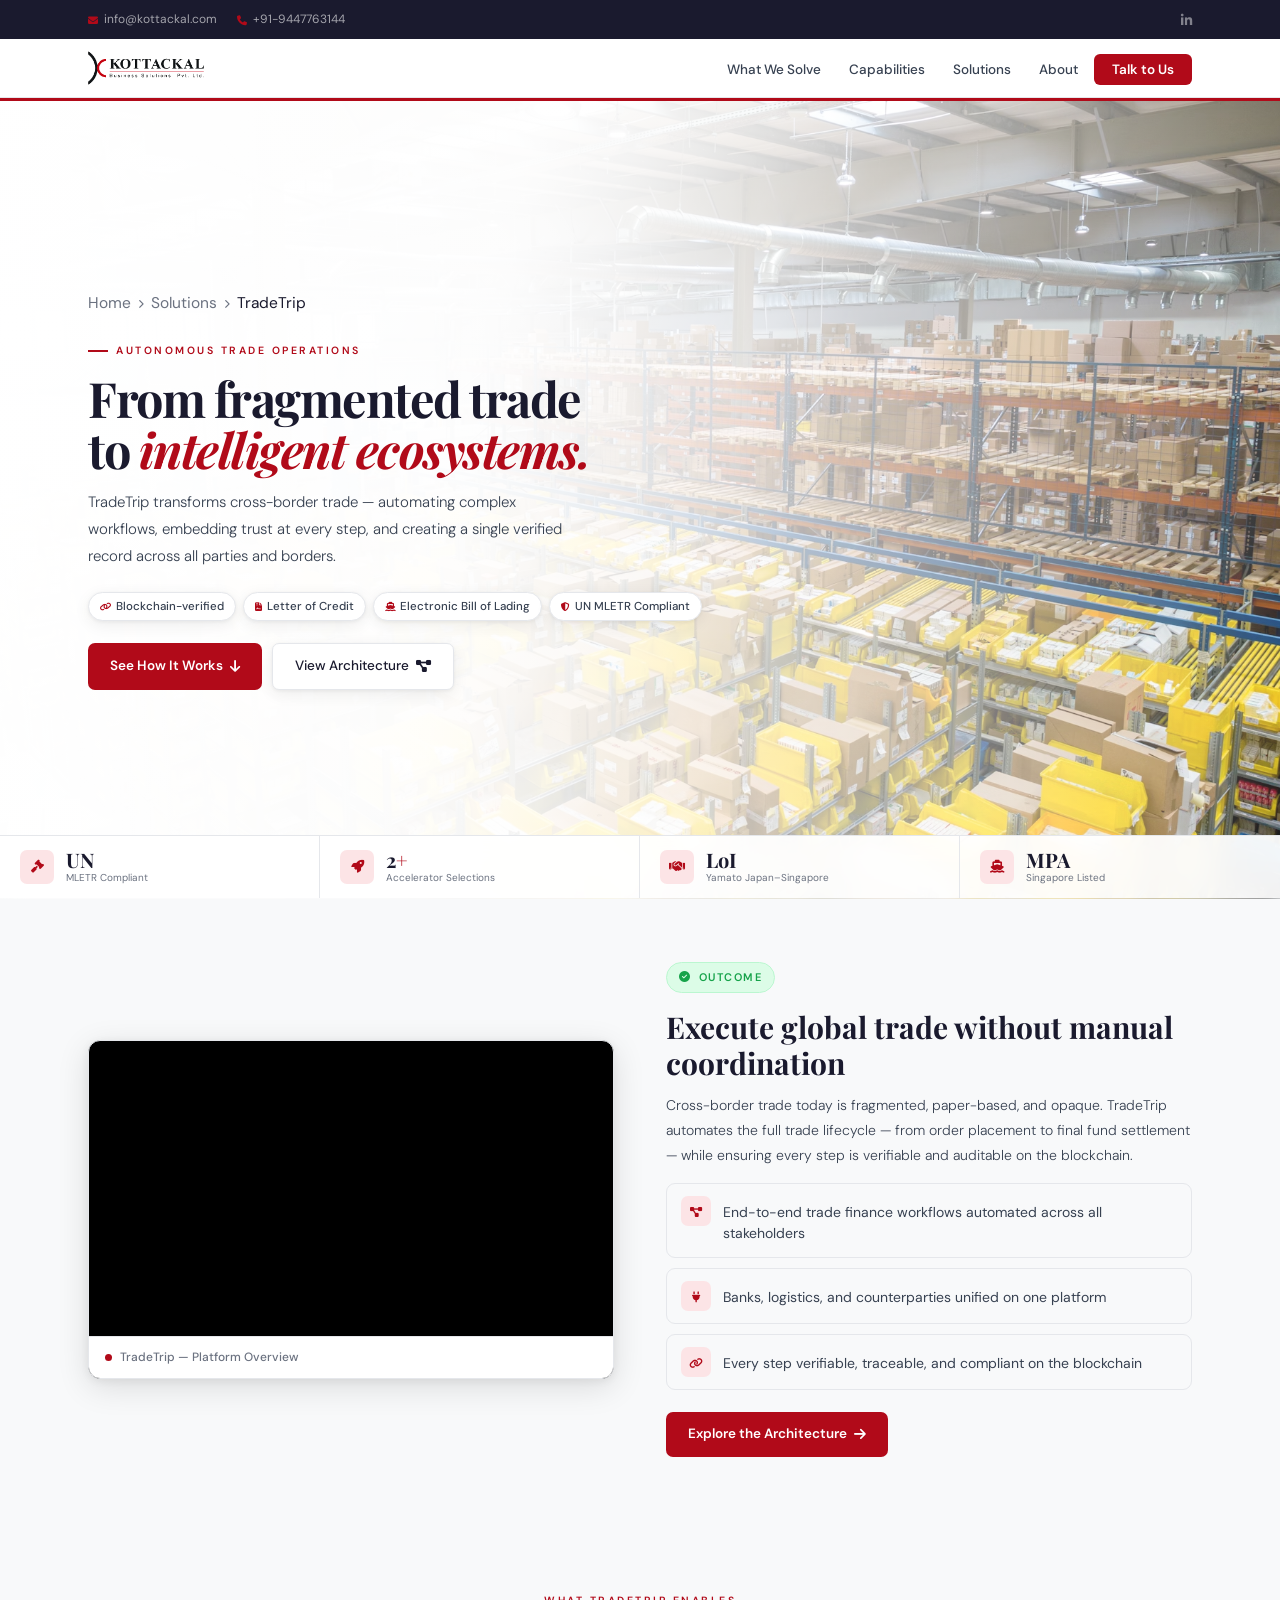
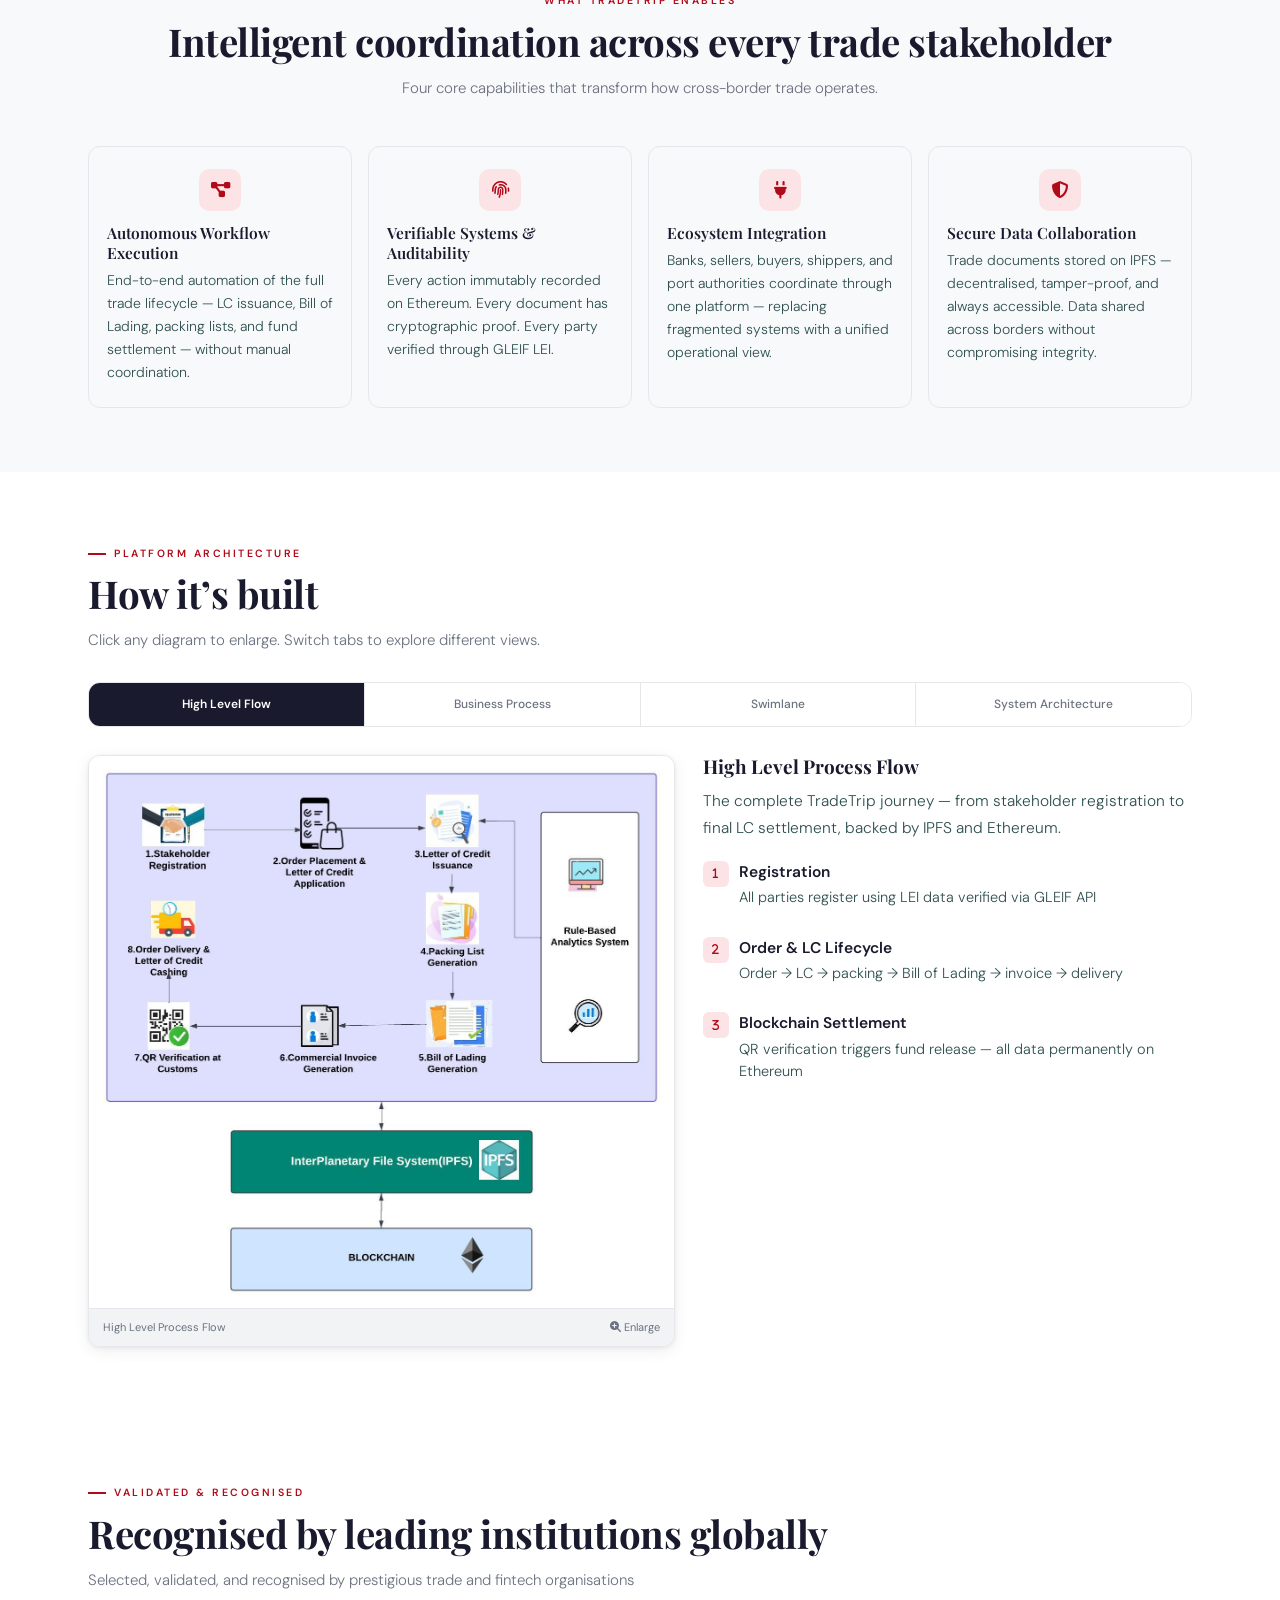
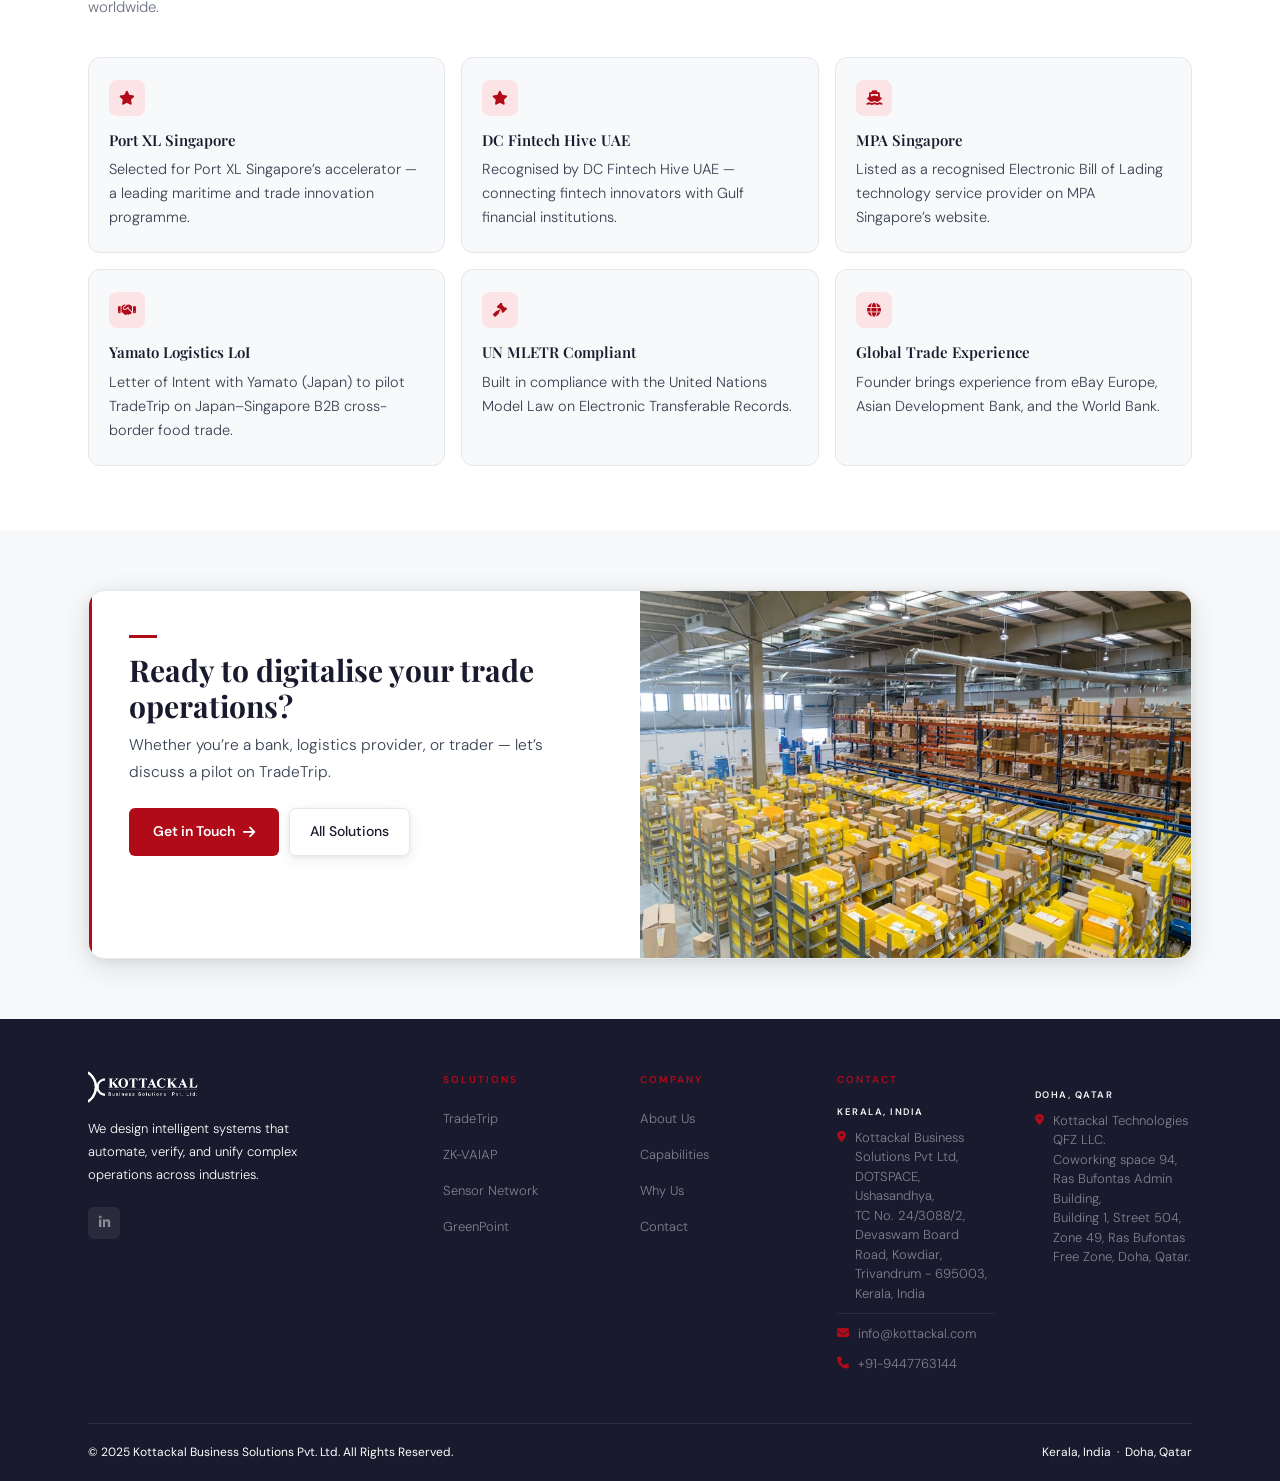
==== commit ffd26cf0: "Update tradetrip.html" ====
--- a/tradetrip.html
+++ b/tradetrip.html
@@ -94,8 +94,8 @@
     <div class="intro-grid">
       <div>
         <div class="video-wrap">
-          <iframe src="https://player.vimeo.com/video/514960662?autoplay=0&title=0&byline=0&portrait=0&color=B10A19" allow="autoplay; fullscreen; picture-in-picture" allowfullscreen title="TradeTrip Overview"></iframe>
-          <div class="video-label"><div class="vdot"></div><span>TradeTrip &#8212; Platform Overview &middot; 3 min</span></div>
+          <iframe src="https://player.vimeo.com/video/1178347527?autoplay=0&title=0&byline=0&portrait=0&color=B10A19" allow="autoplay; fullscreen; picture-in-picture" allowfullscreen title="TradeTrip Overview"></iframe>
+          <div class="video-label"><div class="vdot"></div><span>TradeTrip &#8212; Platform Overview </span></div>
         </div>
       </div>
       <div class="intro-text">
